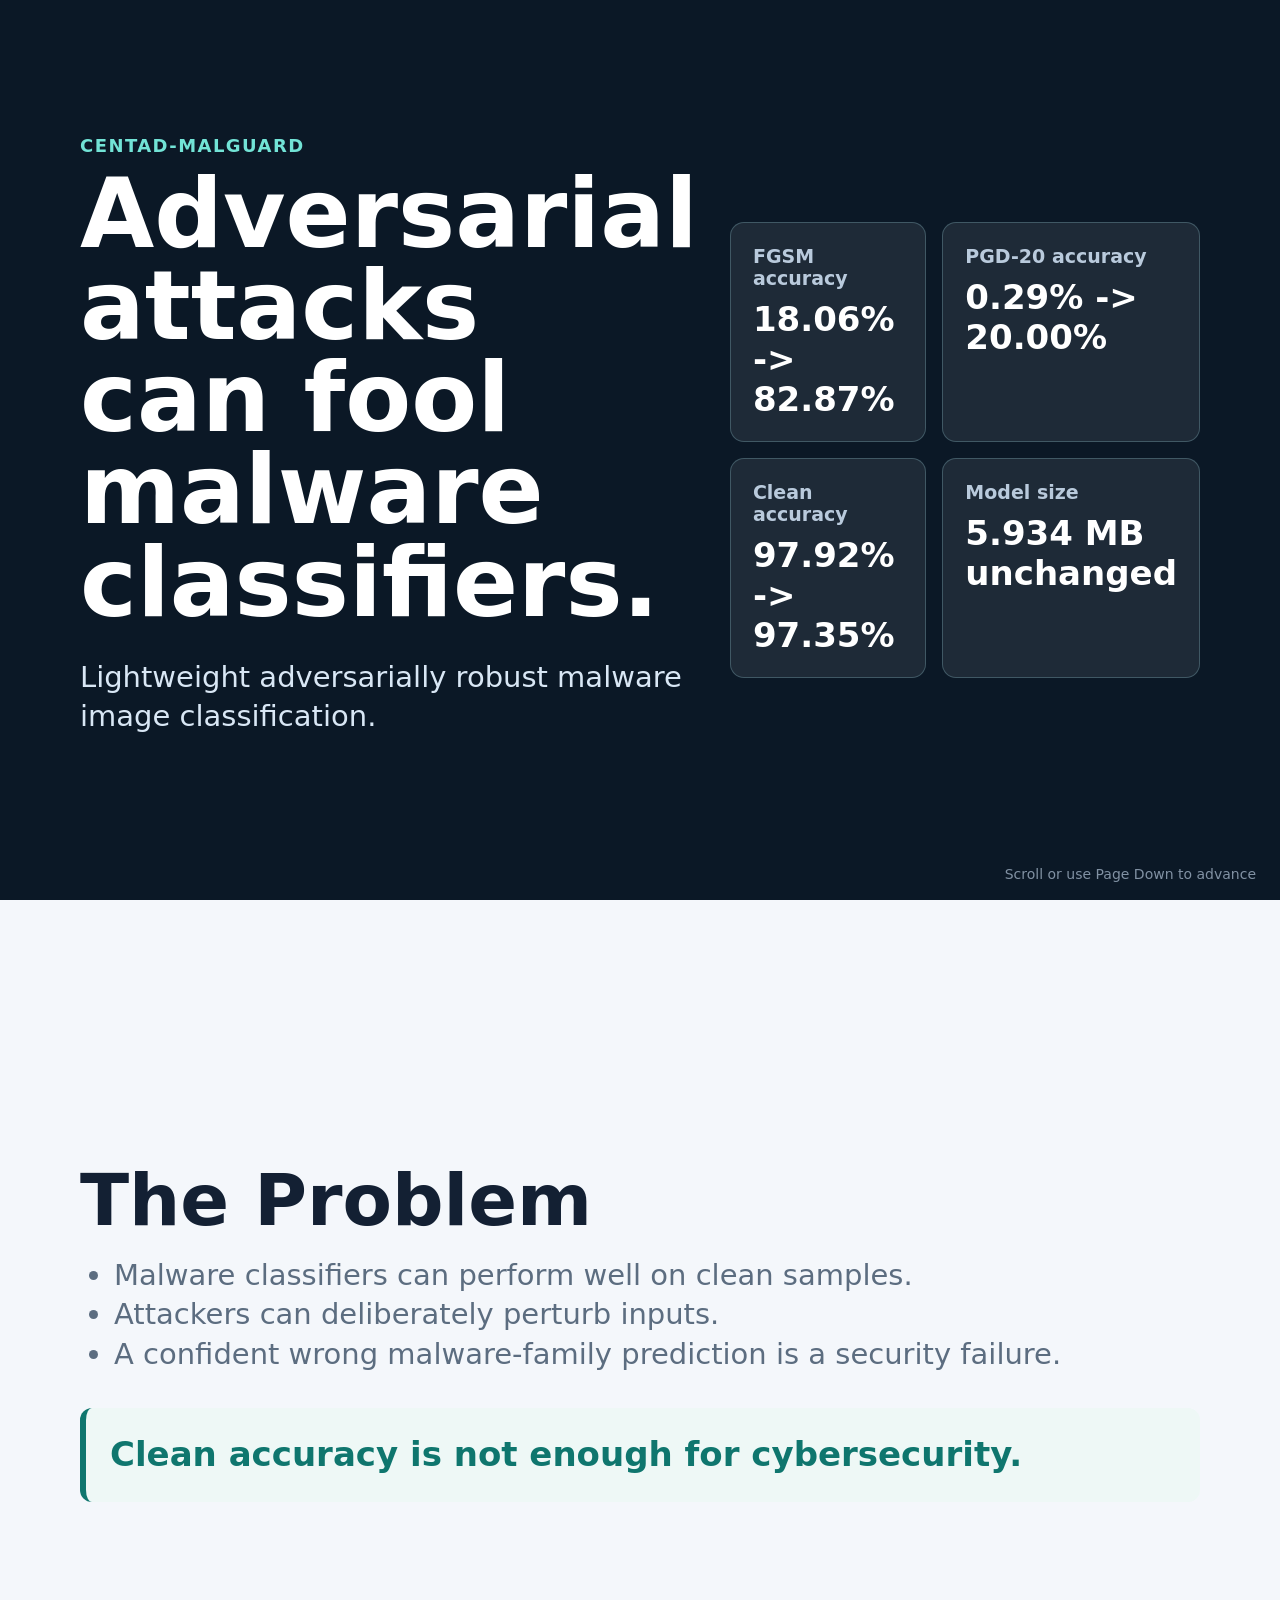
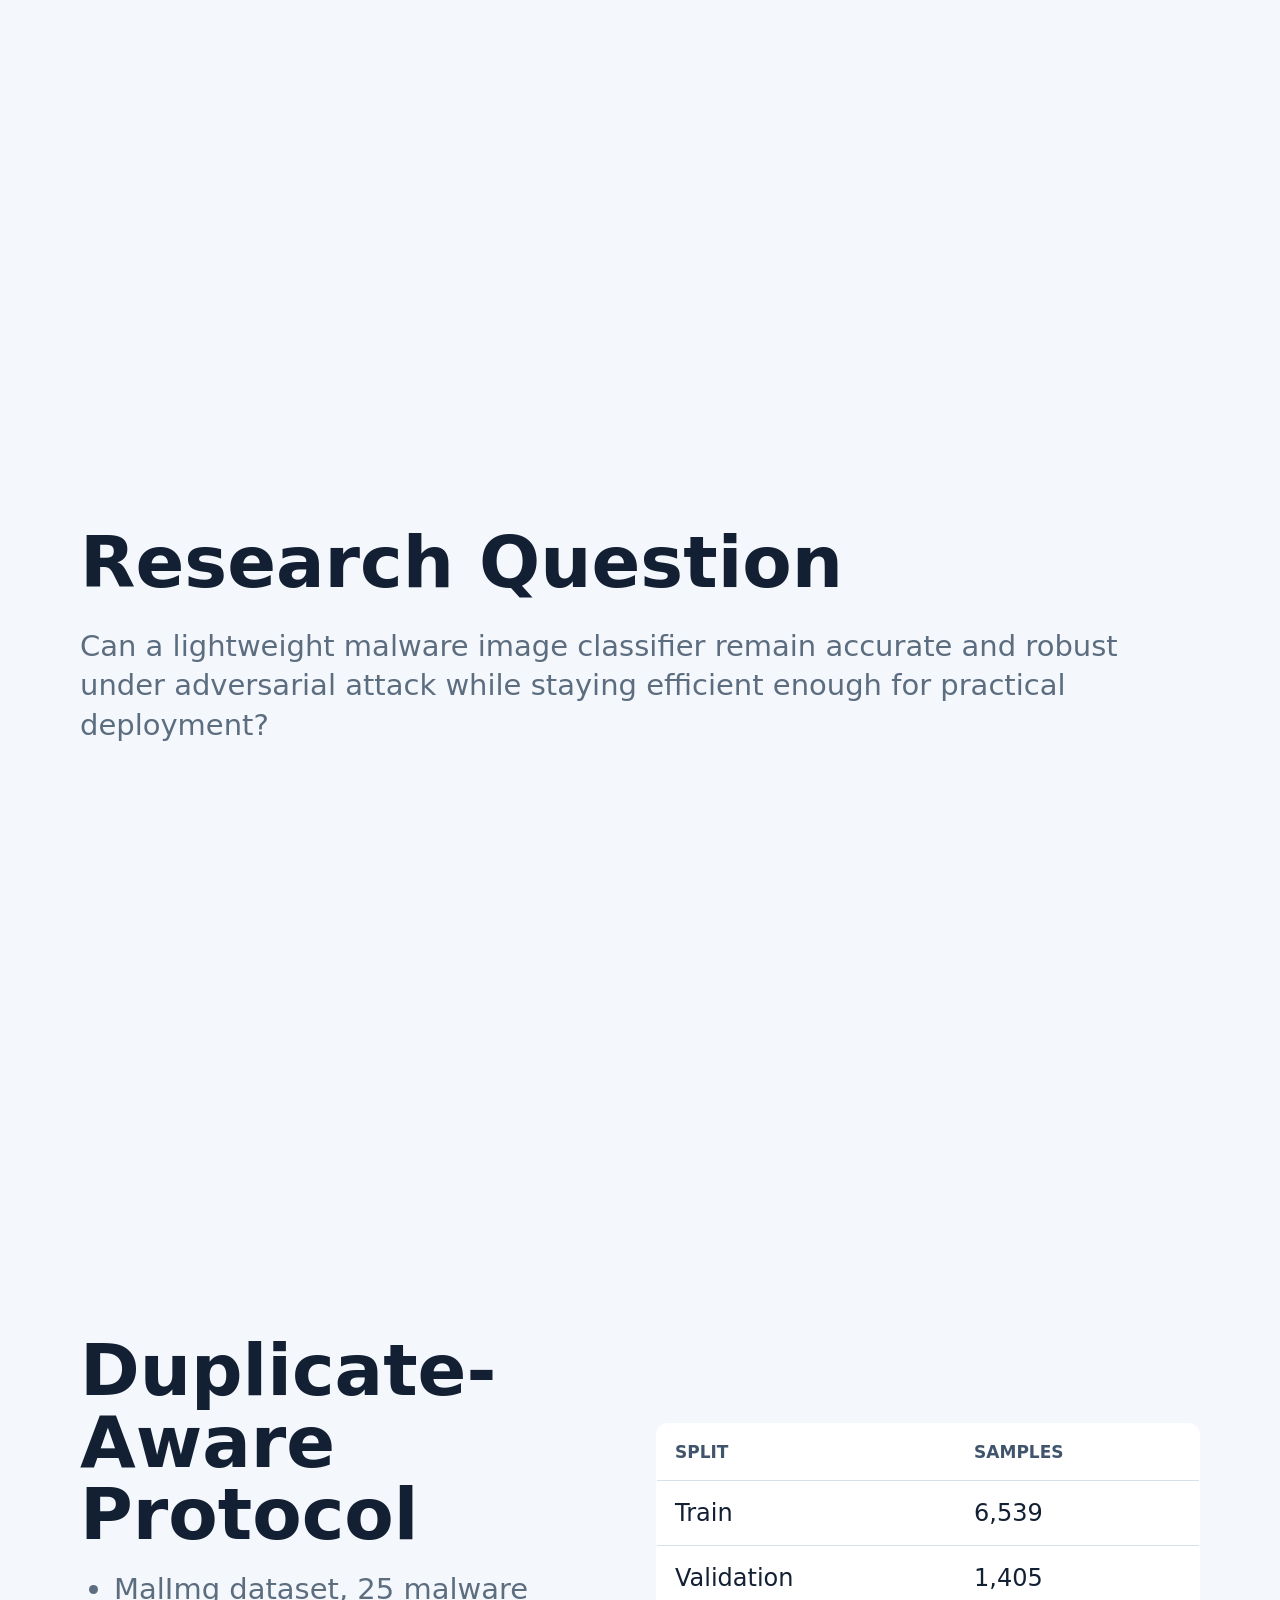
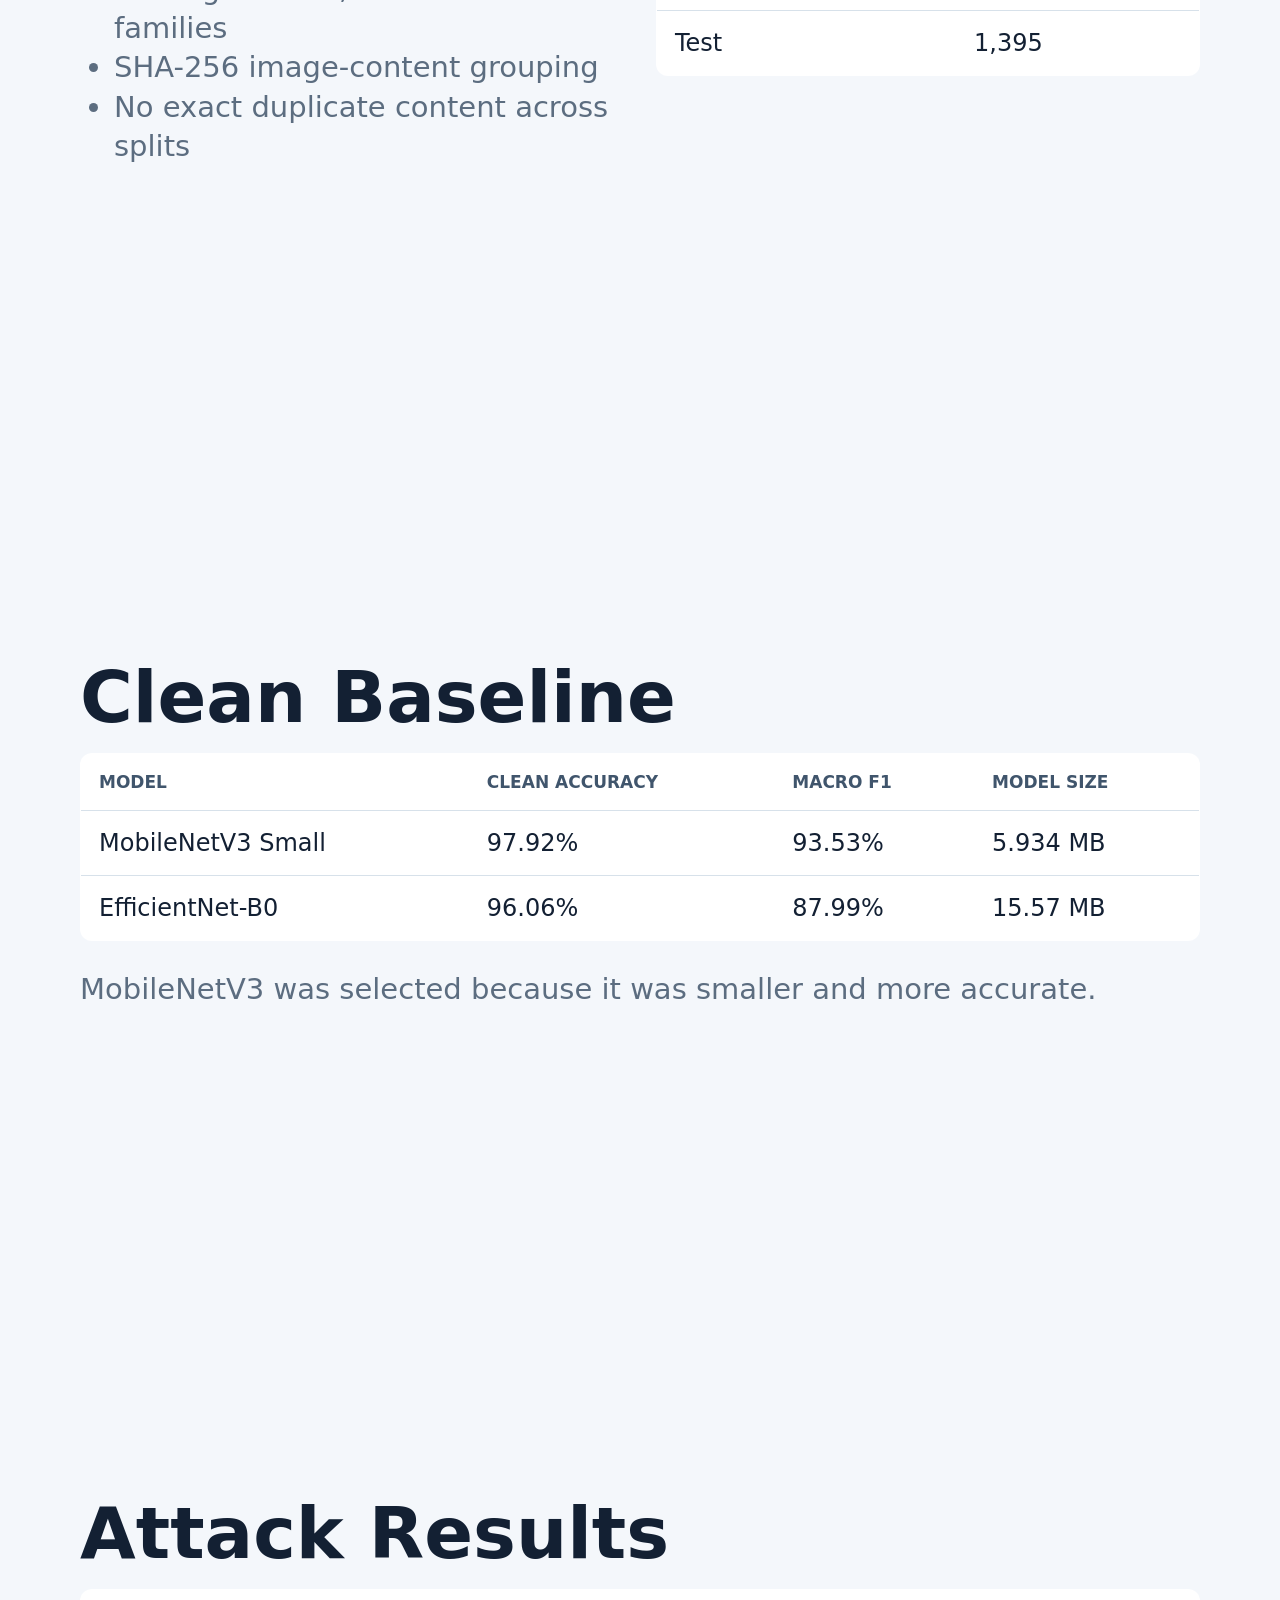
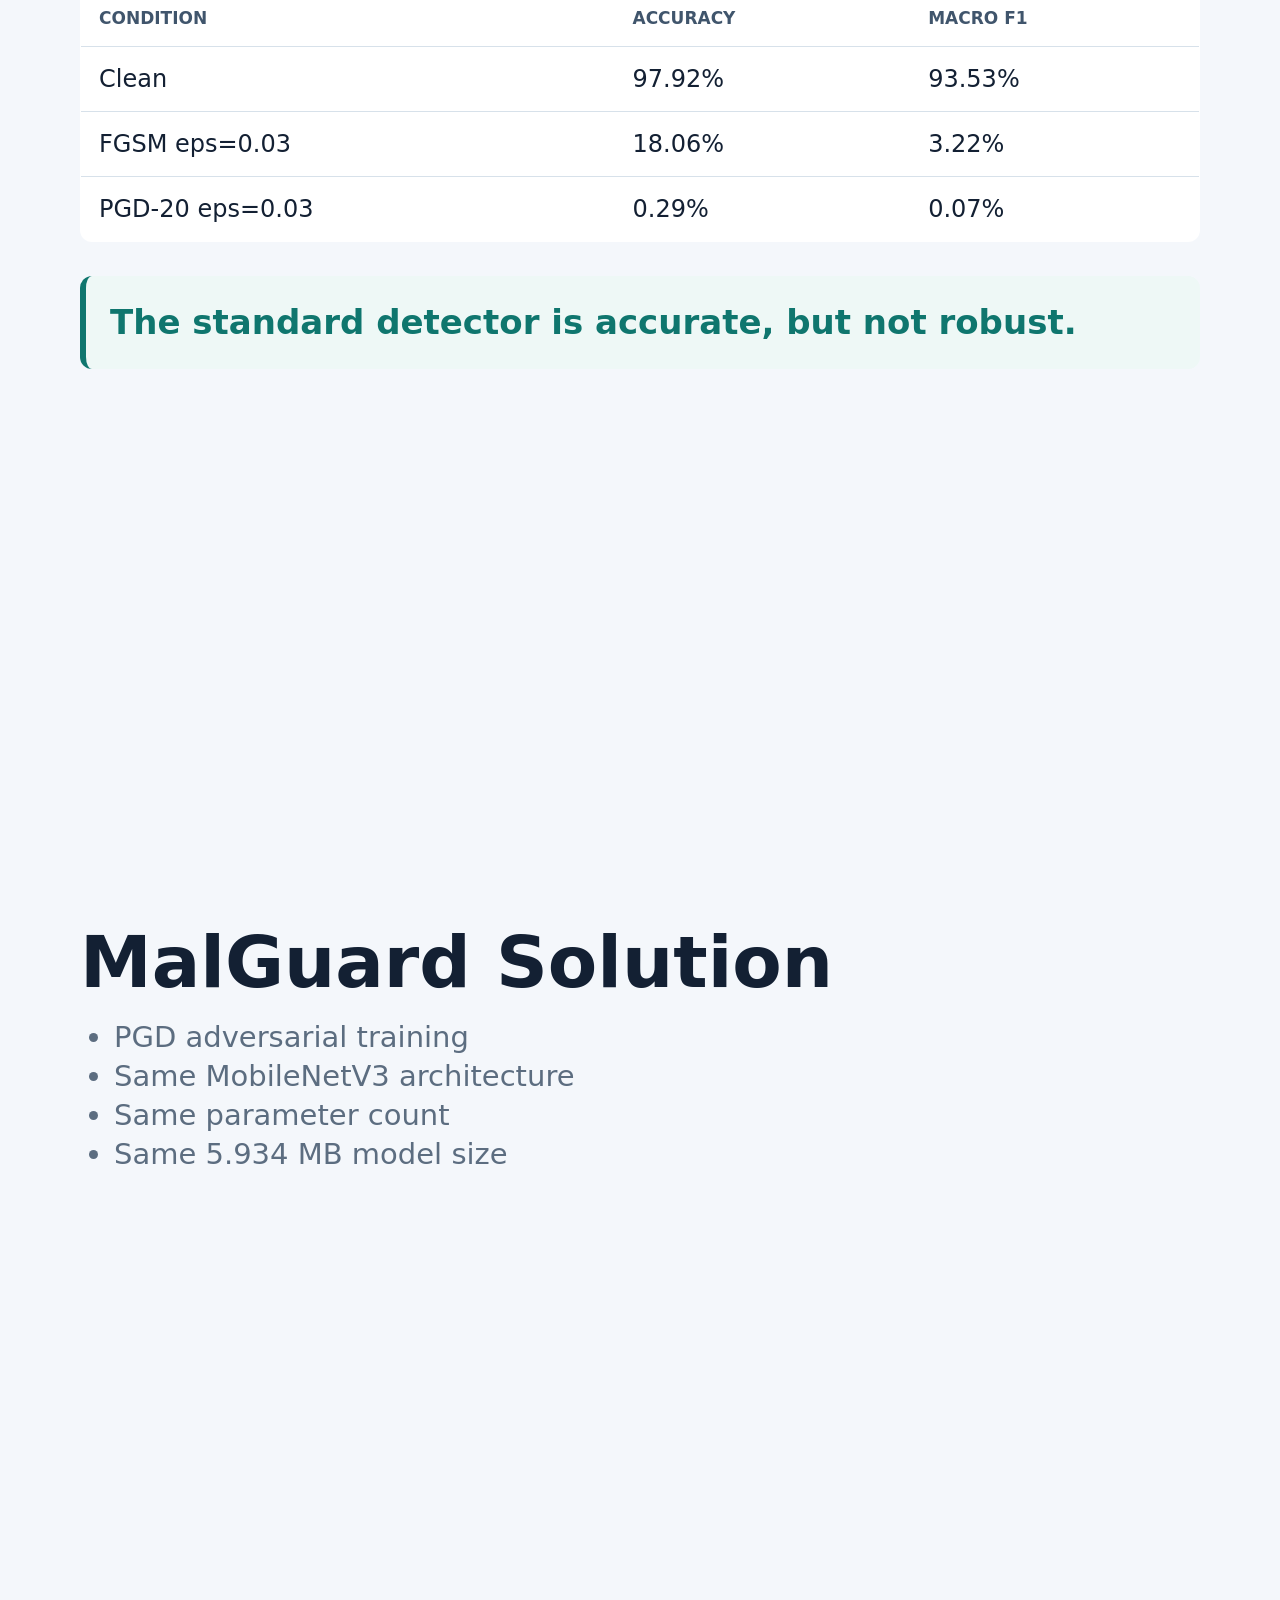
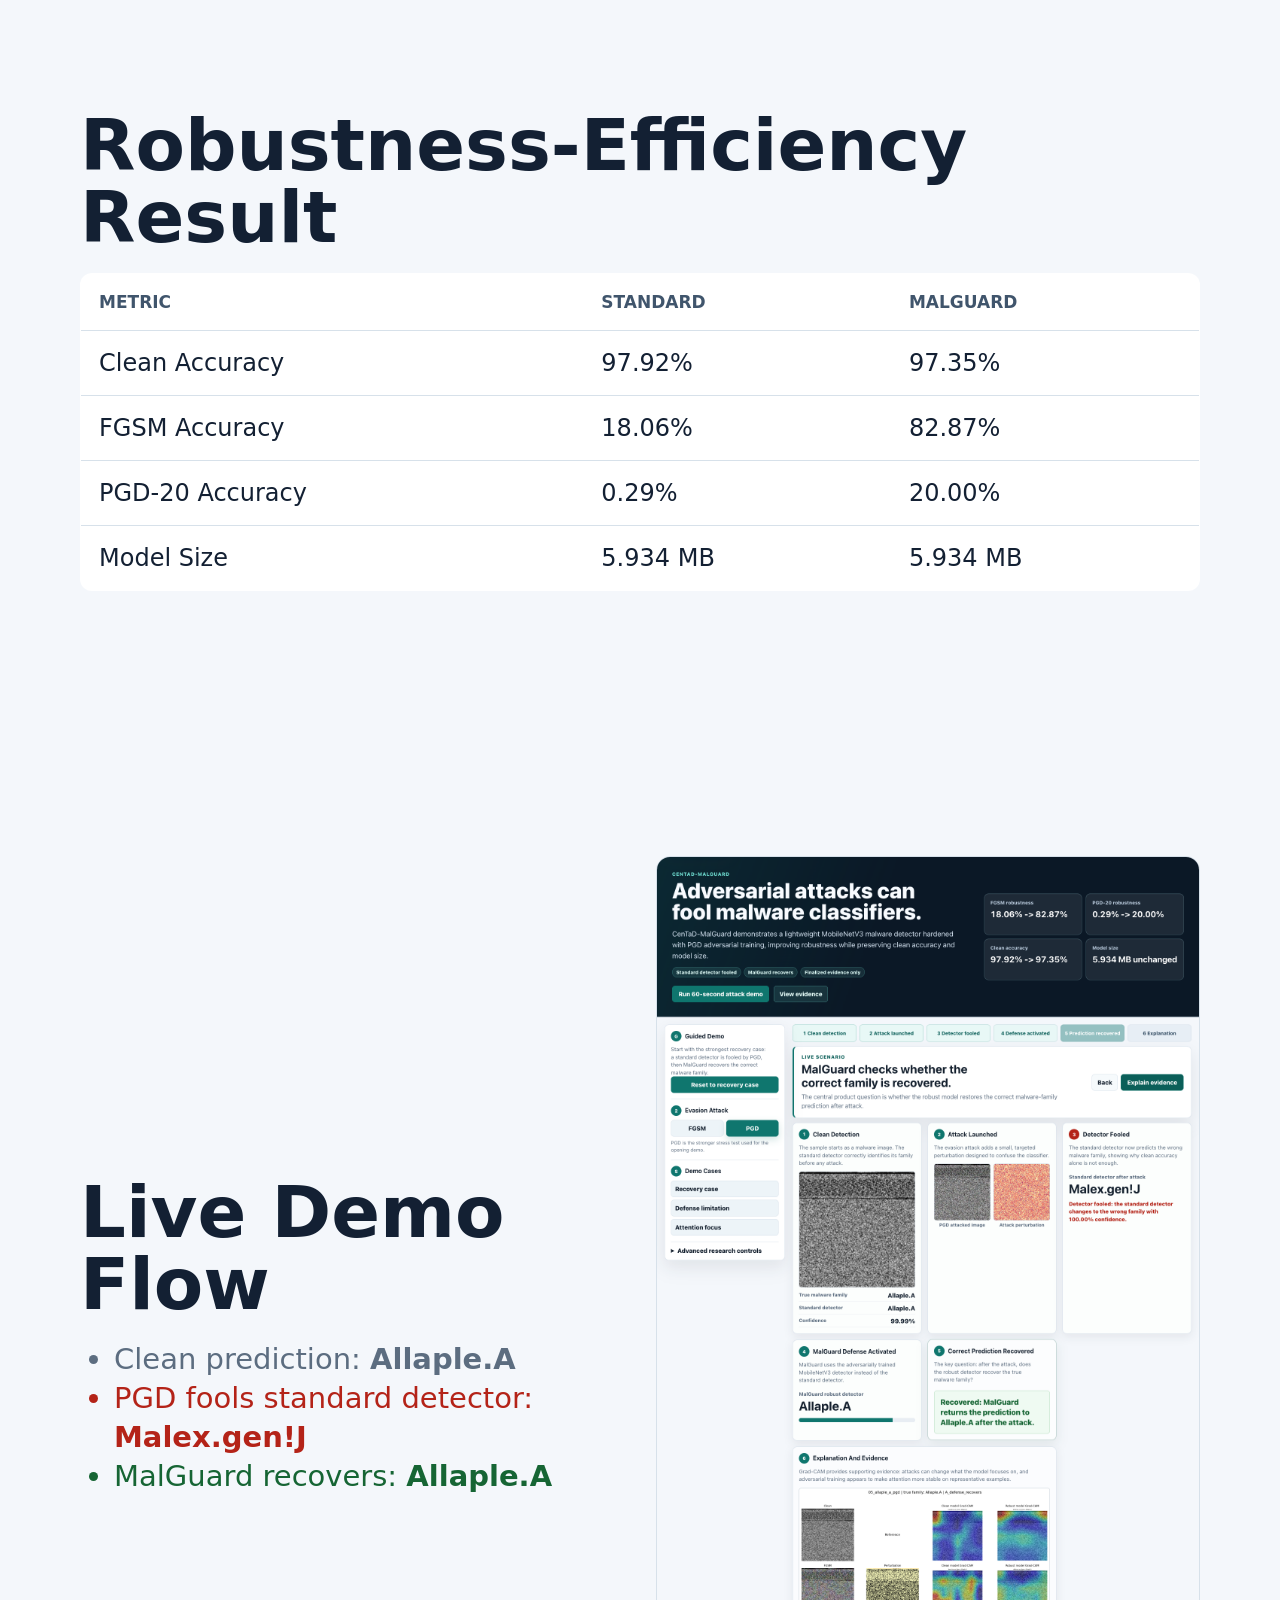
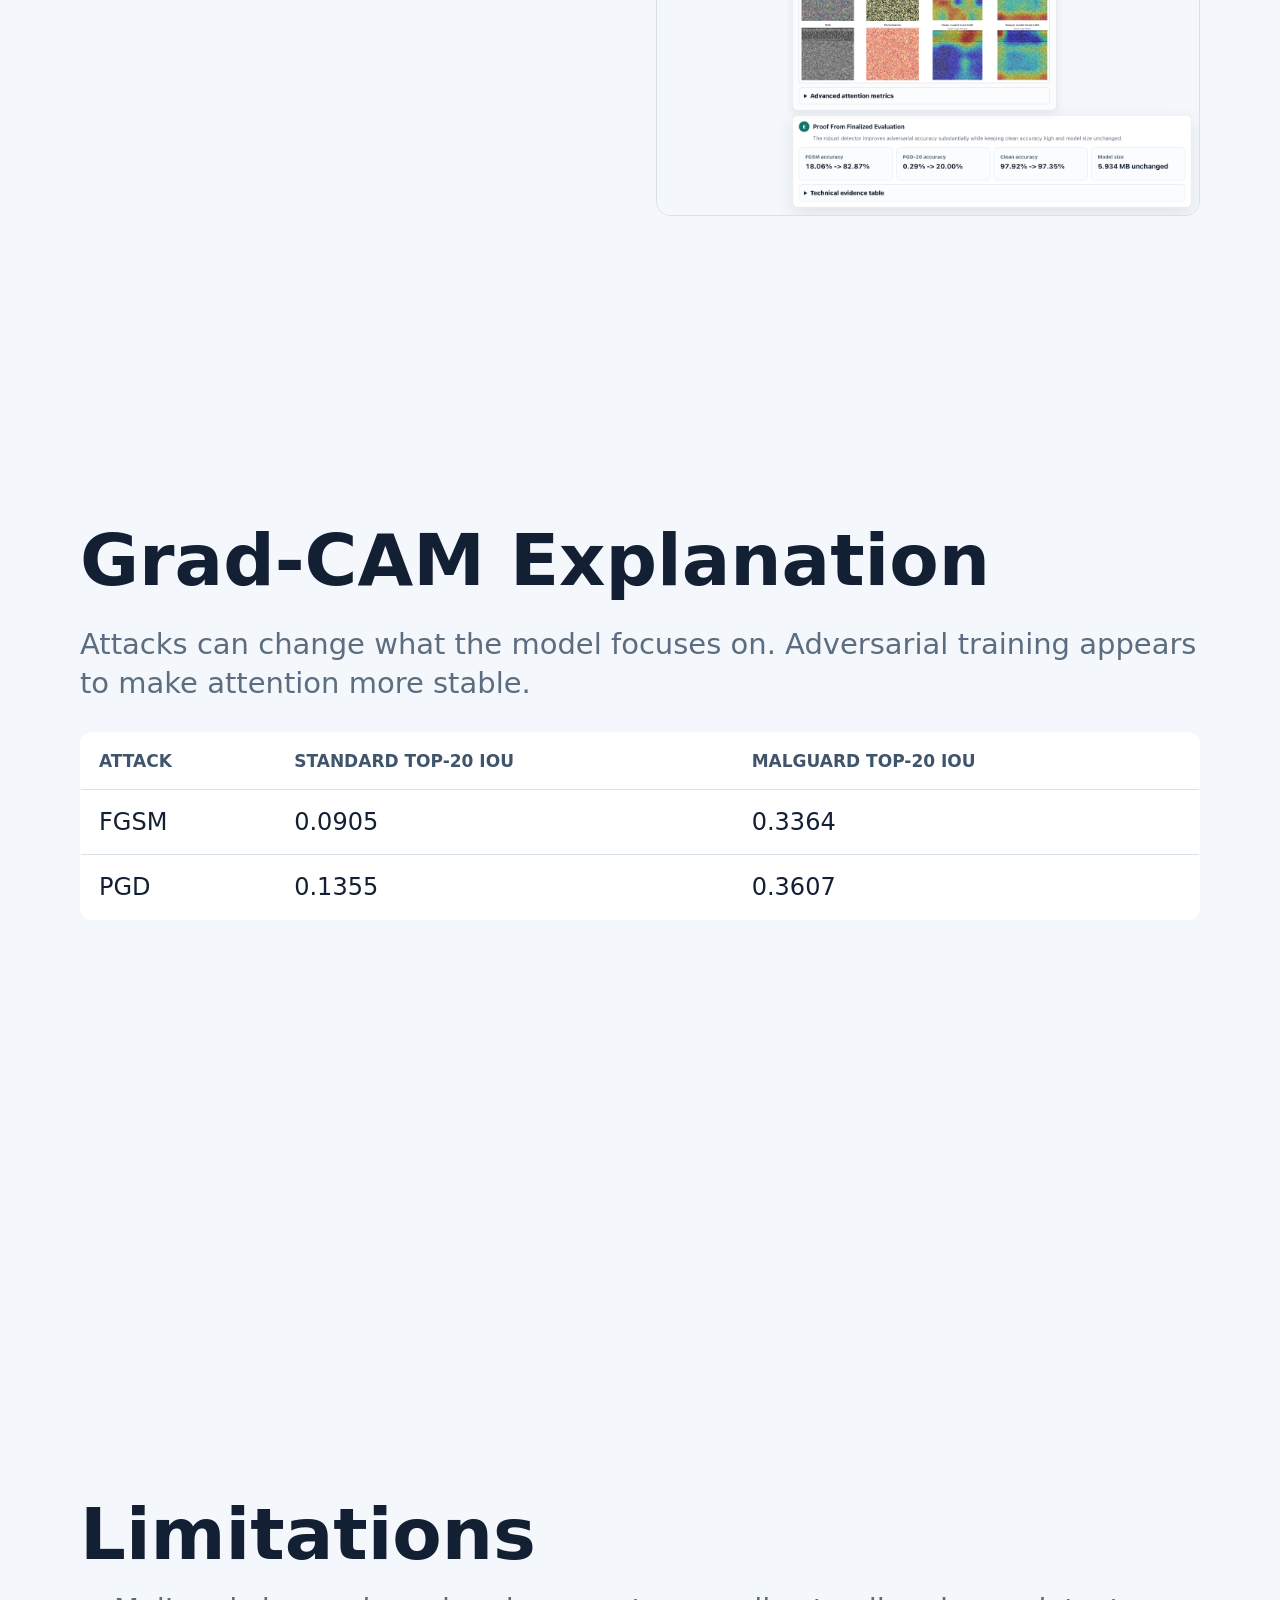
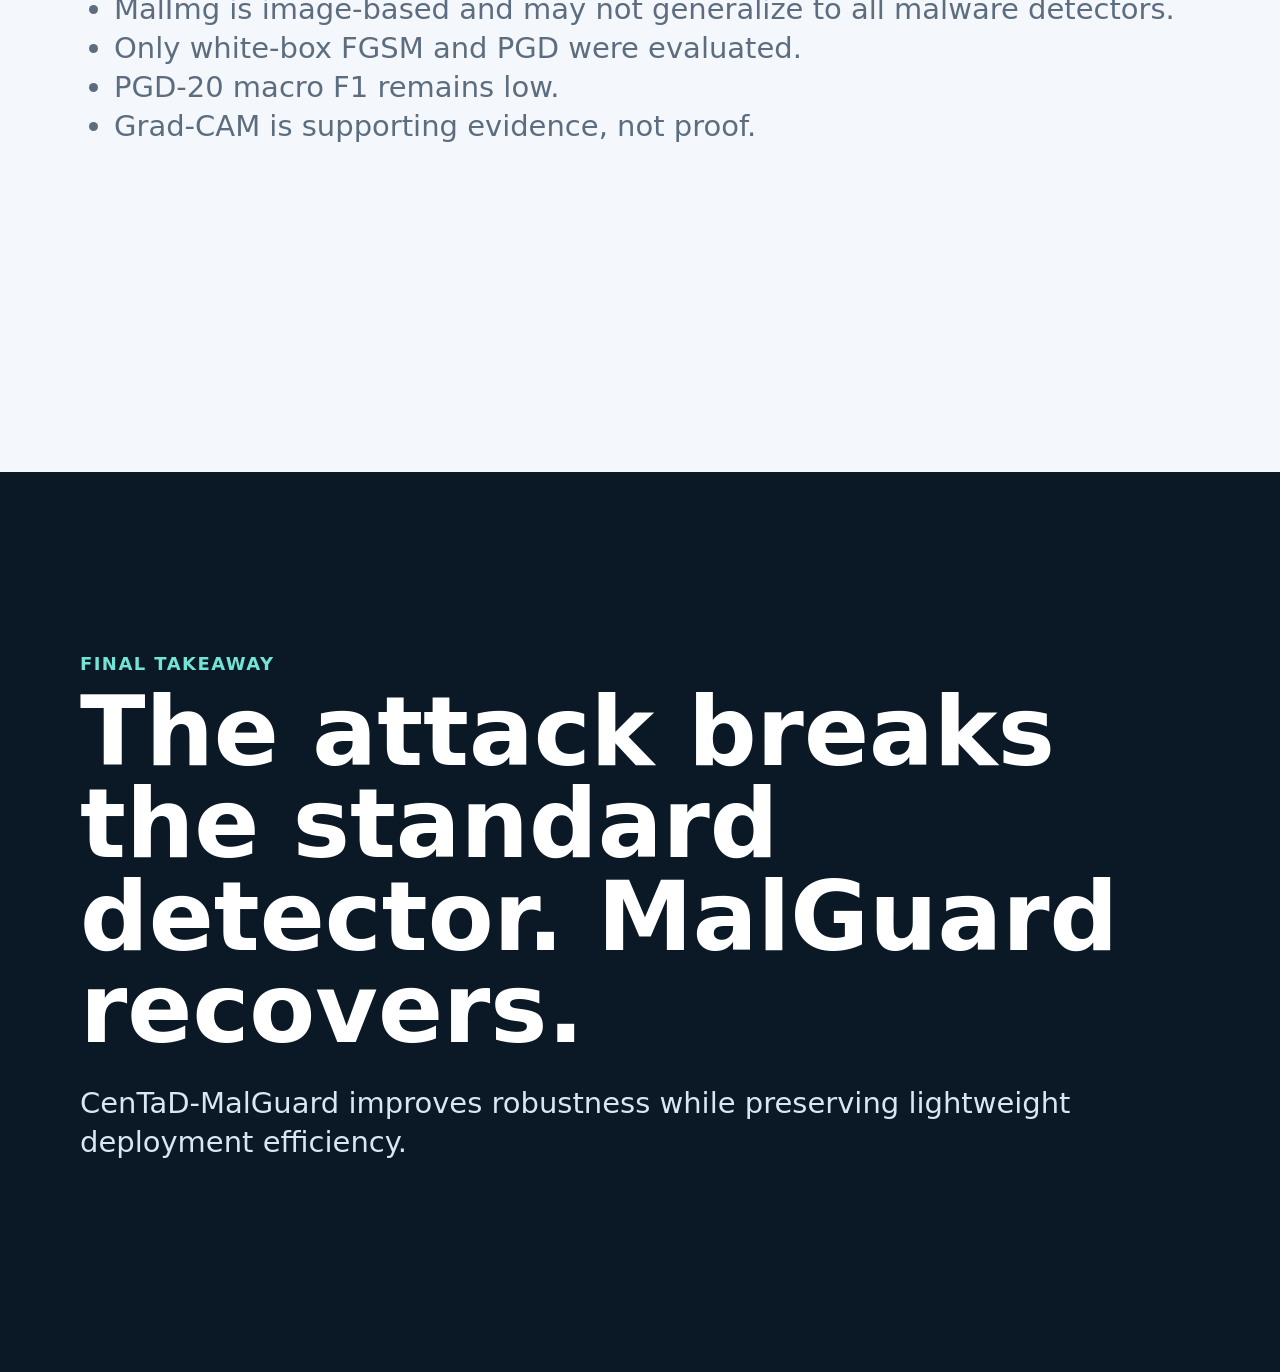
==== presentations/final_slide_deck.html @ 7f429139 "Finalize CenTaD-MalGuard submission package" ====
<!doctype html>
<html lang="en">
  <head>
    <meta charset="utf-8" />
    <meta name="viewport" content="width=device-width, initial-scale=1" />
    <title>CenTaD-MalGuard Final Slide Deck</title>
    <style>
      :root {
        --ink: #132033;
        --muted: #5c6d80;
        --line: #d7e1ea;
        --hero: #0b1826;
        --accent: #0f766e;
        --danger: #b42318;
        --ok: #166534;
        --bg: #f4f7fb;
      }
      * { box-sizing: border-box; }
      html { scroll-snap-type: y mandatory; }
      body {
        margin: 0;
        background: var(--bg);
        color: var(--ink);
        font-family: Inter, ui-sans-serif, system-ui, -apple-system, BlinkMacSystemFont, "Segoe UI", sans-serif;
        -webkit-font-smoothing: antialiased;
      }
      .slide {
        min-height: 100vh;
        scroll-snap-align: start;
        display: grid;
        grid-template-columns: minmax(0, 1fr);
        align-items: center;
        padding: 56px;
      }
      .slide.dark {
        background: var(--hero);
        color: white;
      }
      .content {
        width: min(1120px, 100%);
        margin: 0 auto;
      }
      .eyebrow {
        margin-bottom: 12px;
        color: #72e3d6;
        font-size: 18px;
        font-weight: 850;
        letter-spacing: 0.08em;
        text-transform: uppercase;
      }
      h1 {
        margin: 0 0 20px;
        font-size: clamp(52px, 8vw, 96px);
        line-height: 0.96;
      }
      h2 {
        margin: 0 0 20px;
        font-size: clamp(42px, 6vw, 72px);
        line-height: 1;
      }
      p, li {
        color: var(--muted);
        font-size: 29px;
        line-height: 1.35;
      }
      .dark p, .dark li { color: #d9e7f5; }
      ul { margin: 0; padding-left: 34px; }
      .two {
        display: grid;
        grid-template-columns: 1fr 1fr;
        gap: 32px;
        align-items: center;
      }
      table {
        width: 100%;
        border-collapse: collapse;
        background: white;
        border: 1px solid var(--line);
        border-radius: 12px;
        overflow: hidden;
        font-size: 24px;
        font-variant-numeric: tabular-nums;
      }
      th, td {
        padding: 18px;
        border-bottom: 1px solid var(--line);
        text-align: left;
      }
      th {
        color: #40556c;
        font-size: 17px;
        text-transform: uppercase;
      }
      .metric-grid {
        display: grid;
        grid-template-columns: repeat(2, 1fr);
        gap: 16px;
      }
      .metric {
        padding: 22px;
        border: 1px solid rgba(153, 209, 218, 0.28);
        border-radius: 14px;
        background: rgba(255, 255, 255, 0.08);
      }
      .metric span {
        display: block;
        color: #b9cadc;
        font-size: 19px;
        font-weight: 800;
      }
      .metric strong {
        display: block;
        margin-top: 10px;
        color: white;
        font-size: 34px;
        font-variant-numeric: tabular-nums;
      }
      .callout {
        padding: 24px;
        border-left: 6px solid var(--accent);
        border-radius: 12px;
        background: #eef8f6;
        color: var(--accent);
        font-size: 34px;
        font-weight: 850;
      }
      .danger { color: var(--danger); }
      .ok { color: var(--ok); }
      img {
        display: block;
        width: 100%;
        border: 1px solid var(--line);
        border-radius: 14px;
      }
      .footer {
        position: fixed;
        right: 24px;
        bottom: 18px;
        color: #8191a3;
        font-size: 14px;
      }
      @media (max-width: 900px) {
        .slide { padding: 28px; }
        .two { grid-template-columns: 1fr; }
        p, li { font-size: 22px; }
        table { font-size: 17px; }
        th, td { padding: 10px; }
      }
      @media print {
        html { scroll-snap-type: none; }
        .slide { min-height: auto; page-break-after: always; }
        .footer { display: none; }
      }
    </style>
  </head>
  <body>
    <section class="slide dark">
      <div class="content two">
        <div>
          <div class="eyebrow">CenTaD-MalGuard</div>
          <h1>Adversarial attacks can fool malware classifiers.</h1>
          <p>Lightweight adversarially robust malware image classification.</p>
        </div>
        <div class="metric-grid">
          <div class="metric"><span>FGSM accuracy</span><strong>18.06% -> 82.87%</strong></div>
          <div class="metric"><span>PGD-20 accuracy</span><strong>0.29% -> 20.00%</strong></div>
          <div class="metric"><span>Clean accuracy</span><strong>97.92% -> 97.35%</strong></div>
          <div class="metric"><span>Model size</span><strong>5.934 MB unchanged</strong></div>
        </div>
      </div>
    </section>

    <section class="slide">
      <div class="content">
        <h2>The Problem</h2>
        <ul>
          <li>Malware classifiers can perform well on clean samples.</li>
          <li>Attackers can deliberately perturb inputs.</li>
          <li>A confident wrong malware-family prediction is a security failure.</li>
        </ul>
        <p class="callout">Clean accuracy is not enough for cybersecurity.</p>
      </div>
    </section>

    <section class="slide">
      <div class="content">
        <h2>Research Question</h2>
        <p>Can a lightweight malware image classifier remain accurate and robust under adversarial attack while staying efficient enough for practical deployment?</p>
      </div>
    </section>

    <section class="slide">
      <div class="content two">
        <div>
          <h2>Duplicate-Aware Protocol</h2>
          <ul>
            <li>MalImg dataset, 25 malware families</li>
            <li>SHA-256 image-content grouping</li>
            <li>No exact duplicate content across splits</li>
          </ul>
        </div>
        <table>
          <tr><th>Split</th><th>Samples</th></tr>
          <tr><td>Train</td><td>6,539</td></tr>
          <tr><td>Validation</td><td>1,405</td></tr>
          <tr><td>Test</td><td>1,395</td></tr>
        </table>
      </div>
    </section>

    <section class="slide">
      <div class="content">
        <h2>Clean Baseline</h2>
        <table>
          <tr><th>Model</th><th>Clean Accuracy</th><th>Macro F1</th><th>Model Size</th></tr>
          <tr><td>MobileNetV3 Small</td><td>97.92%</td><td>93.53%</td><td>5.934 MB</td></tr>
          <tr><td>EfficientNet-B0</td><td>96.06%</td><td>87.99%</td><td>15.57 MB</td></tr>
        </table>
        <p>MobileNetV3 was selected because it was smaller and more accurate.</p>
      </div>
    </section>

    <section class="slide">
      <div class="content">
        <h2>Attack Results</h2>
        <table>
          <tr><th>Condition</th><th>Accuracy</th><th>Macro F1</th></tr>
          <tr><td>Clean</td><td>97.92%</td><td>93.53%</td></tr>
          <tr><td>FGSM eps=0.03</td><td>18.06%</td><td>3.22%</td></tr>
          <tr><td>PGD-20 eps=0.03</td><td>0.29%</td><td>0.07%</td></tr>
        </table>
        <p class="callout">The standard detector is accurate, but not robust.</p>
      </div>
    </section>

    <section class="slide">
      <div class="content">
        <h2>MalGuard Solution</h2>
        <ul>
          <li>PGD adversarial training</li>
          <li>Same MobileNetV3 architecture</li>
          <li>Same parameter count</li>
          <li>Same 5.934 MB model size</li>
        </ul>
      </div>
    </section>

    <section class="slide">
      <div class="content">
        <h2>Robustness-Efficiency Result</h2>
        <table>
          <tr><th>Metric</th><th>Standard</th><th>MalGuard</th></tr>
          <tr><td>Clean Accuracy</td><td>97.92%</td><td>97.35%</td></tr>
          <tr><td>FGSM Accuracy</td><td>18.06%</td><td>82.87%</td></tr>
          <tr><td>PGD-20 Accuracy</td><td>0.29%</td><td>20.00%</td></tr>
          <tr><td>Model Size</td><td>5.934 MB</td><td>5.934 MB</td></tr>
        </table>
      </div>
    </section>

    <section class="slide">
      <div class="content two">
        <div>
          <h2>Live Demo Flow</h2>
          <ul>
            <li>Clean prediction: <strong>Allaple.A</strong></li>
            <li class="danger">PGD fools standard detector: <strong>Malex.gen!J</strong></li>
            <li class="ok">MalGuard recovers: <strong>Allaple.A</strong></li>
          </ul>
        </div>
        <img src="../reports/demo_previews/centad-malguard-final-recovery-stage.png" alt="CenTaD-MalGuard recovery stage" />
      </div>
    </section>

    <section class="slide">
      <div class="content">
        <h2>Grad-CAM Explanation</h2>
        <p>Attacks can change what the model focuses on. Adversarial training appears to make attention more stable.</p>
        <table>
          <tr><th>Attack</th><th>Standard Top-20 IoU</th><th>MalGuard Top-20 IoU</th></tr>
          <tr><td>FGSM</td><td>0.0905</td><td>0.3364</td></tr>
          <tr><td>PGD</td><td>0.1355</td><td>0.3607</td></tr>
        </table>
      </div>
    </section>

    <section class="slide">
      <div class="content">
        <h2>Limitations</h2>
        <ul>
          <li>MalImg is image-based and may not generalize to all malware detectors.</li>
          <li>Only white-box FGSM and PGD were evaluated.</li>
          <li>PGD-20 macro F1 remains low.</li>
          <li>Grad-CAM is supporting evidence, not proof.</li>
        </ul>
      </div>
    </section>

    <section class="slide dark">
      <div class="content">
        <div class="eyebrow">Final Takeaway</div>
        <h1>The attack breaks the standard detector. MalGuard recovers.</h1>
        <p>CenTaD-MalGuard improves robustness while preserving lightweight deployment efficiency.</p>
      </div>
    </section>

    <div class="footer">Scroll or use Page Down to advance</div>
  </body>
</html>
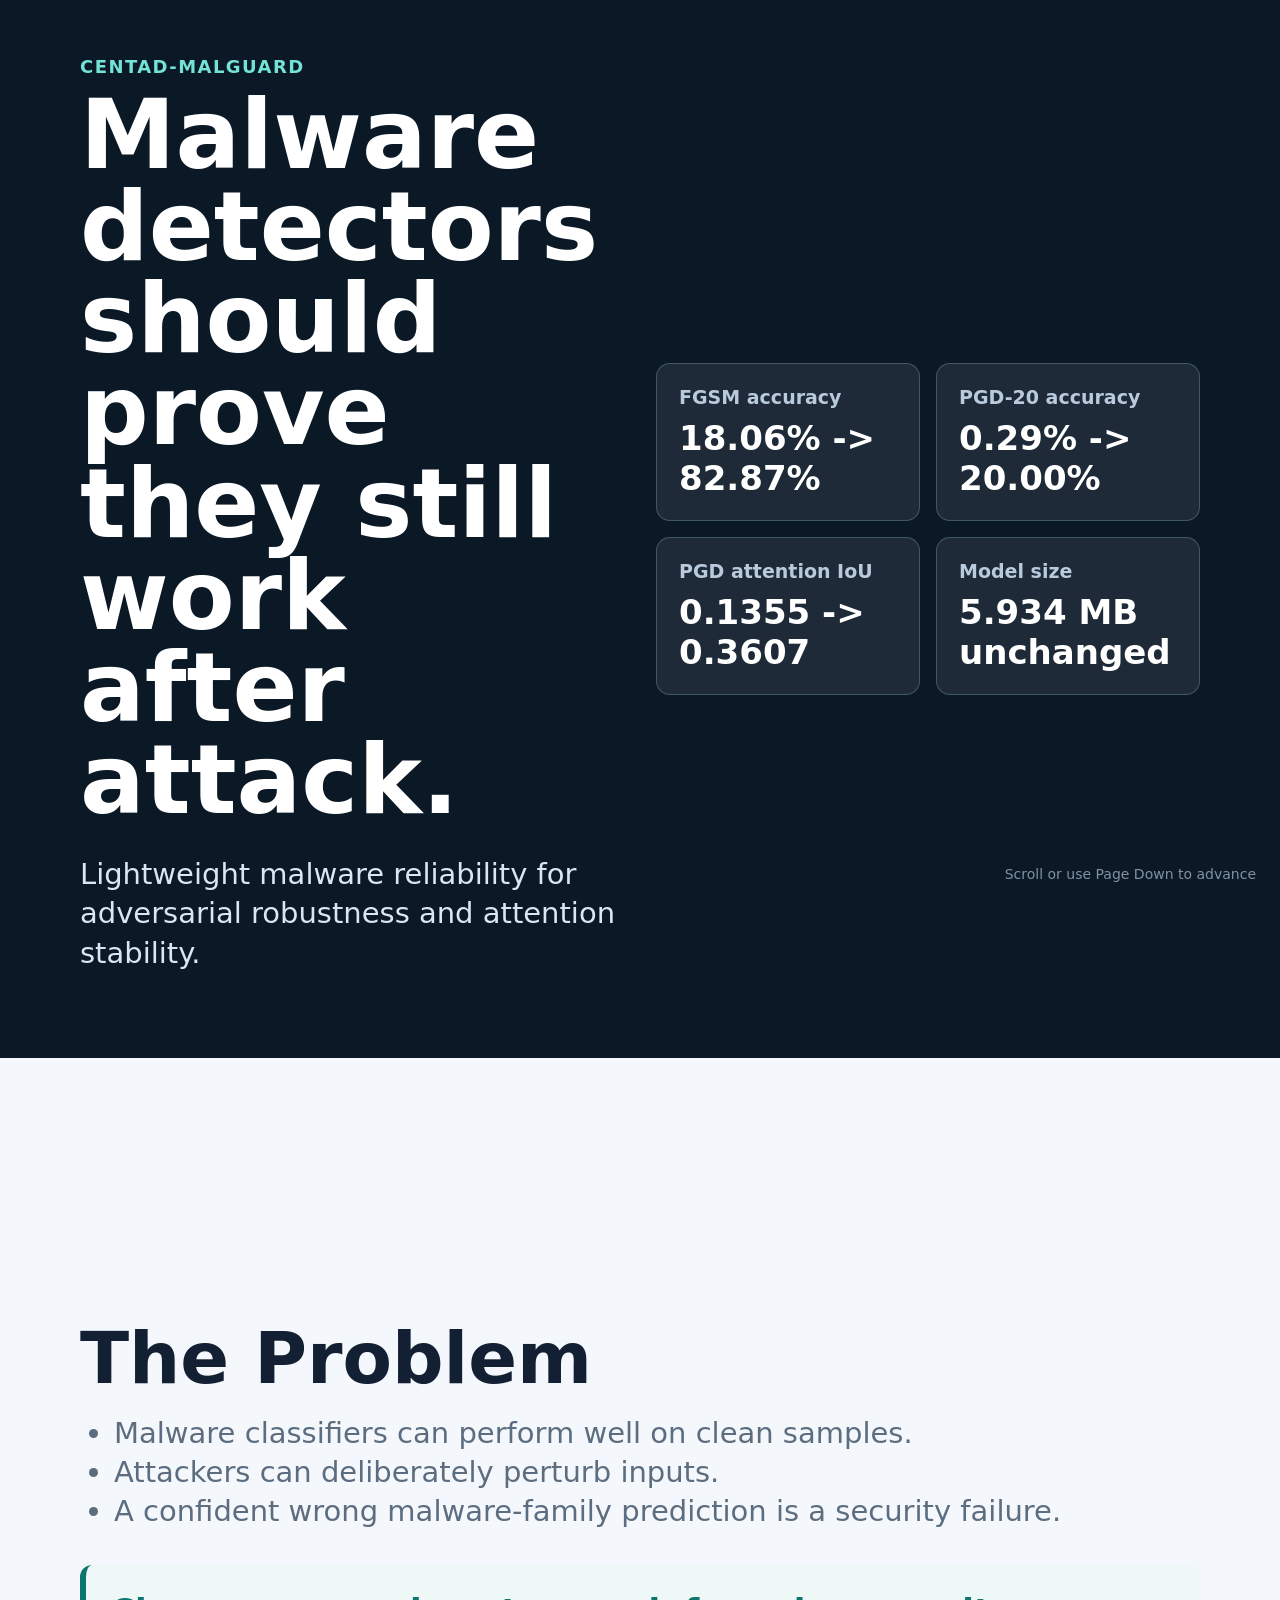
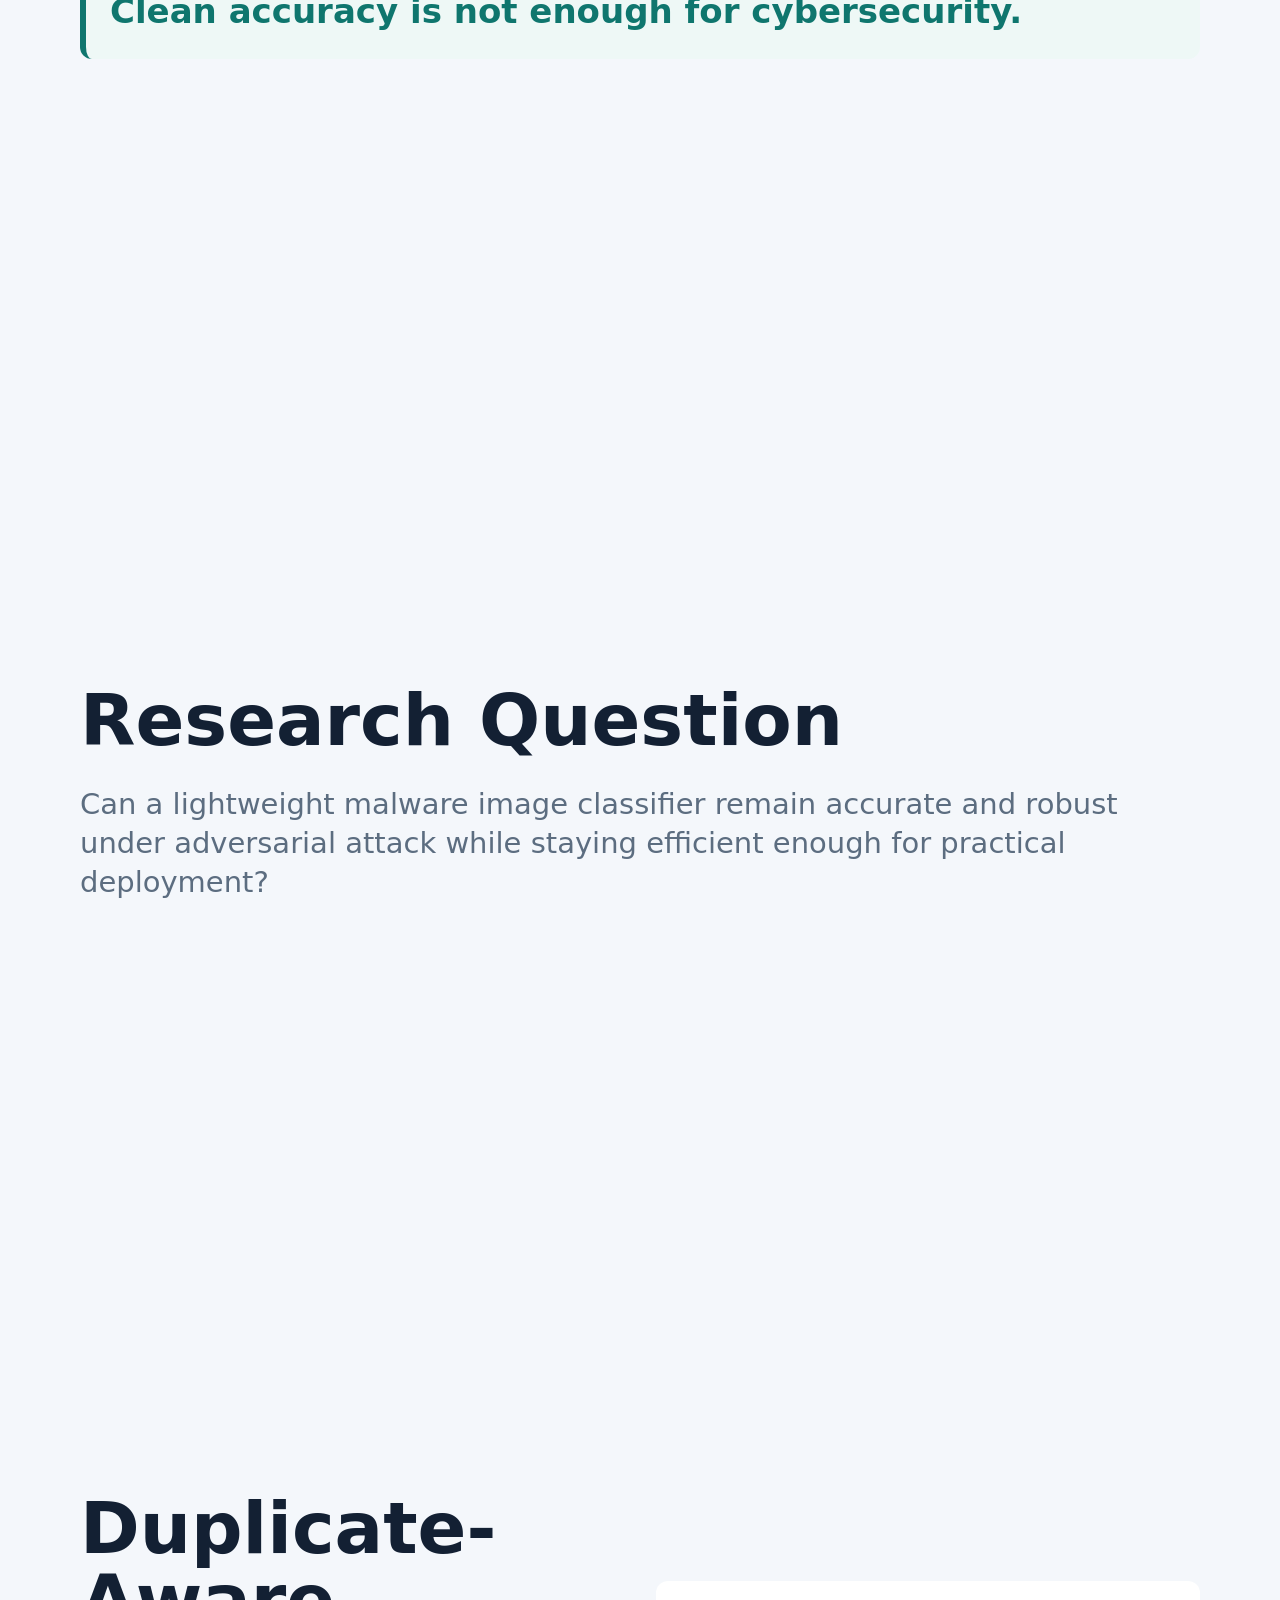
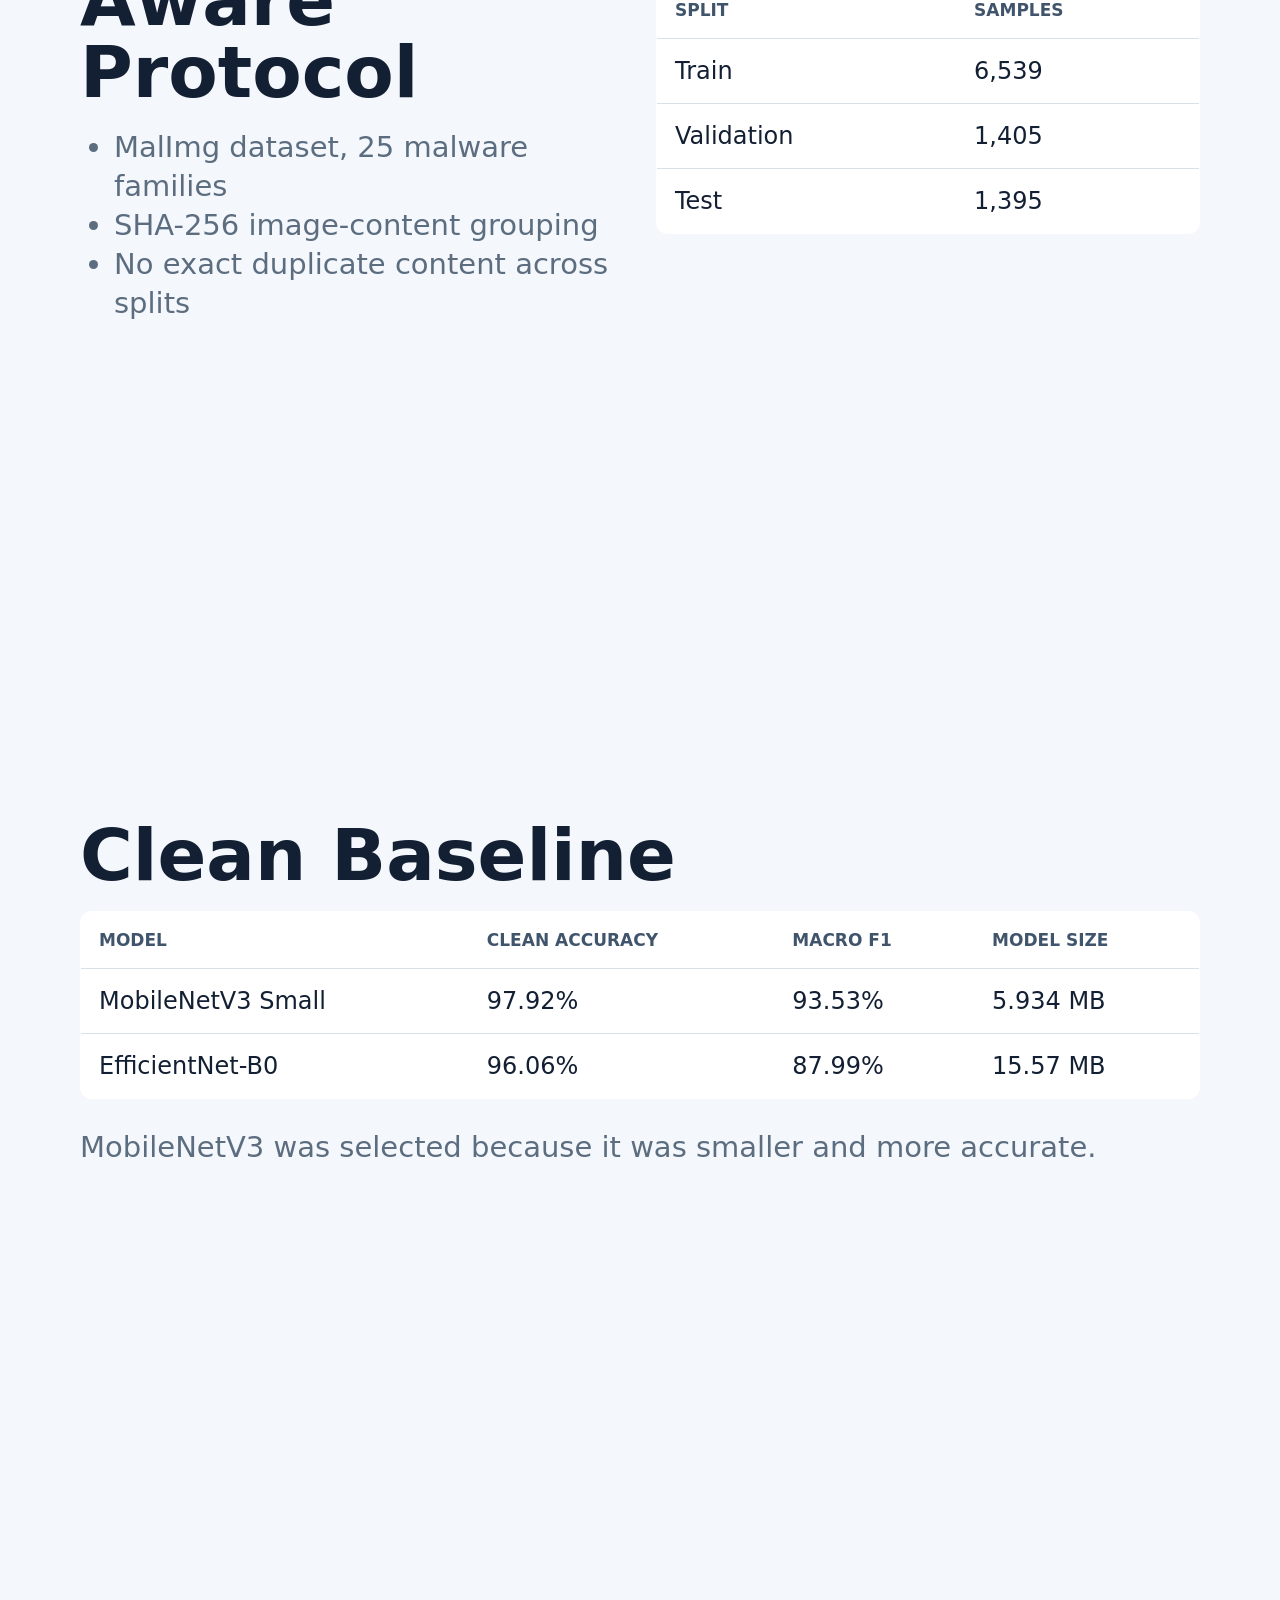
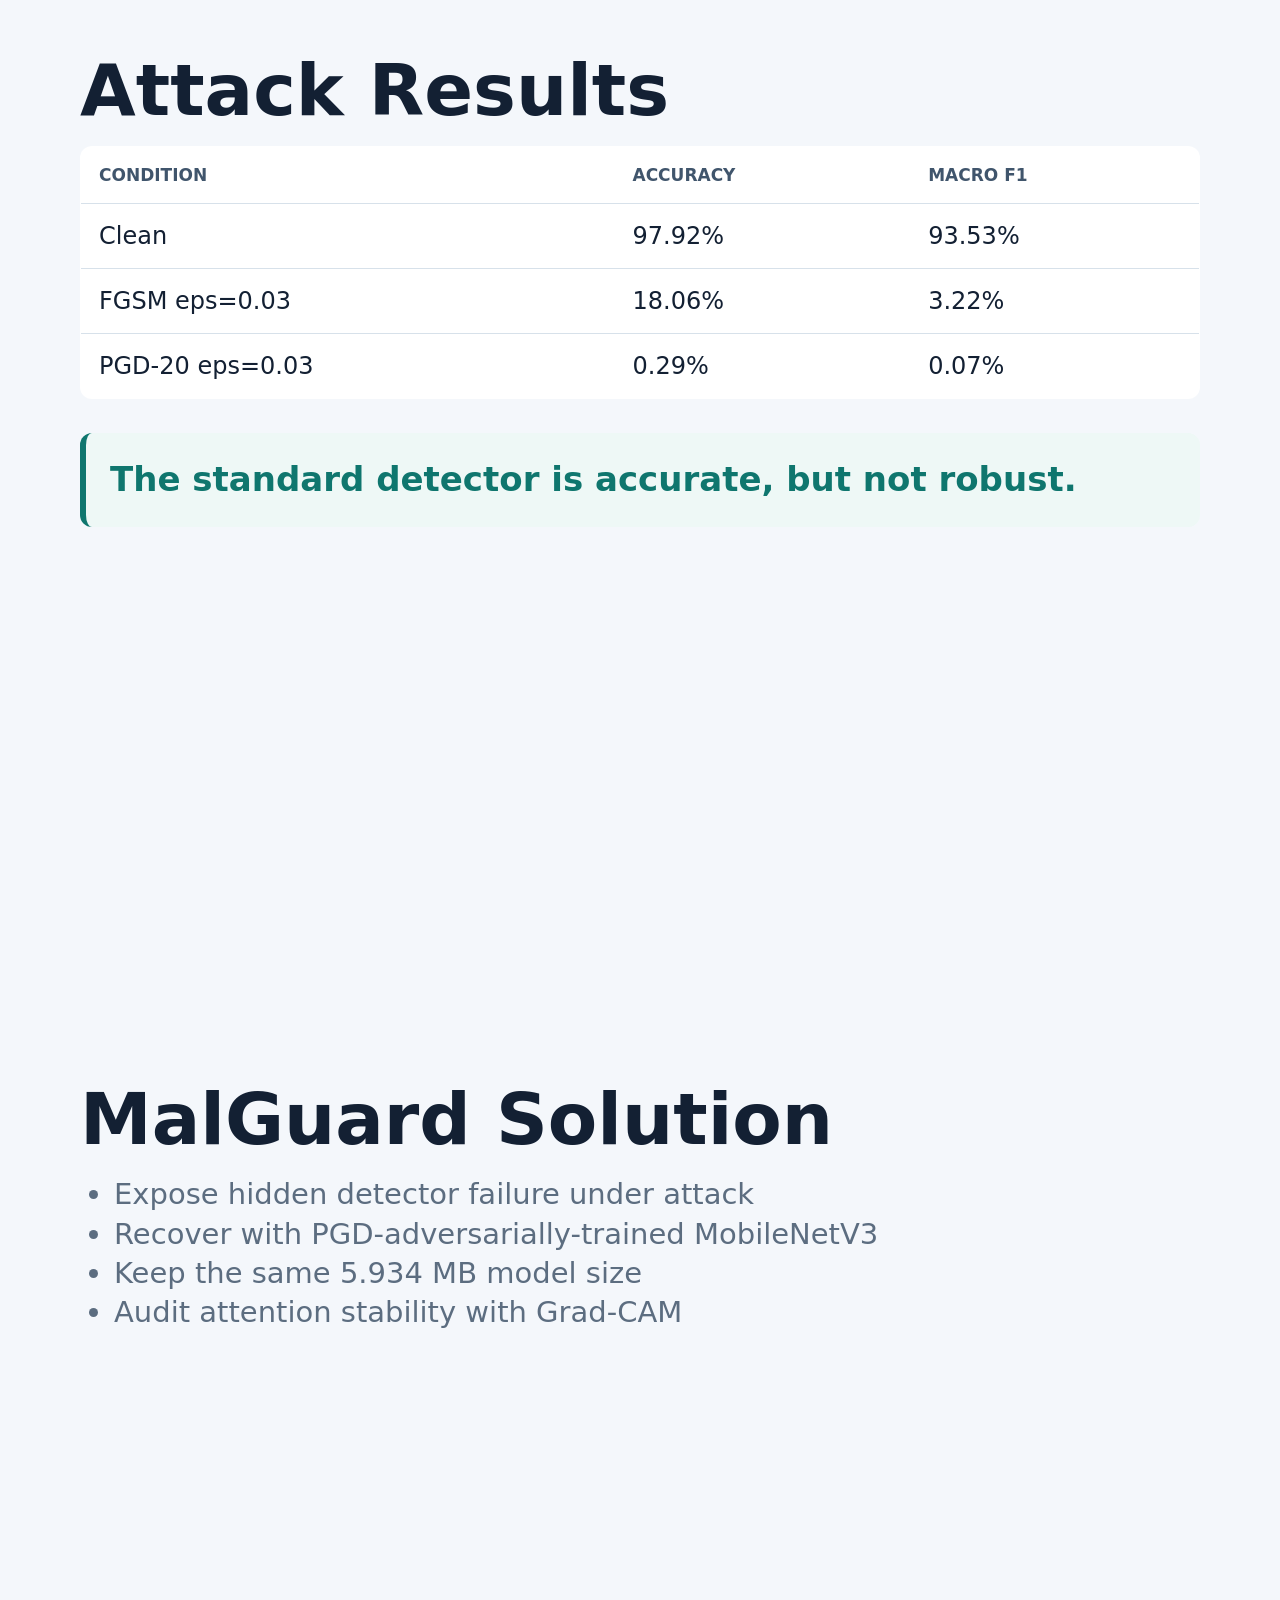
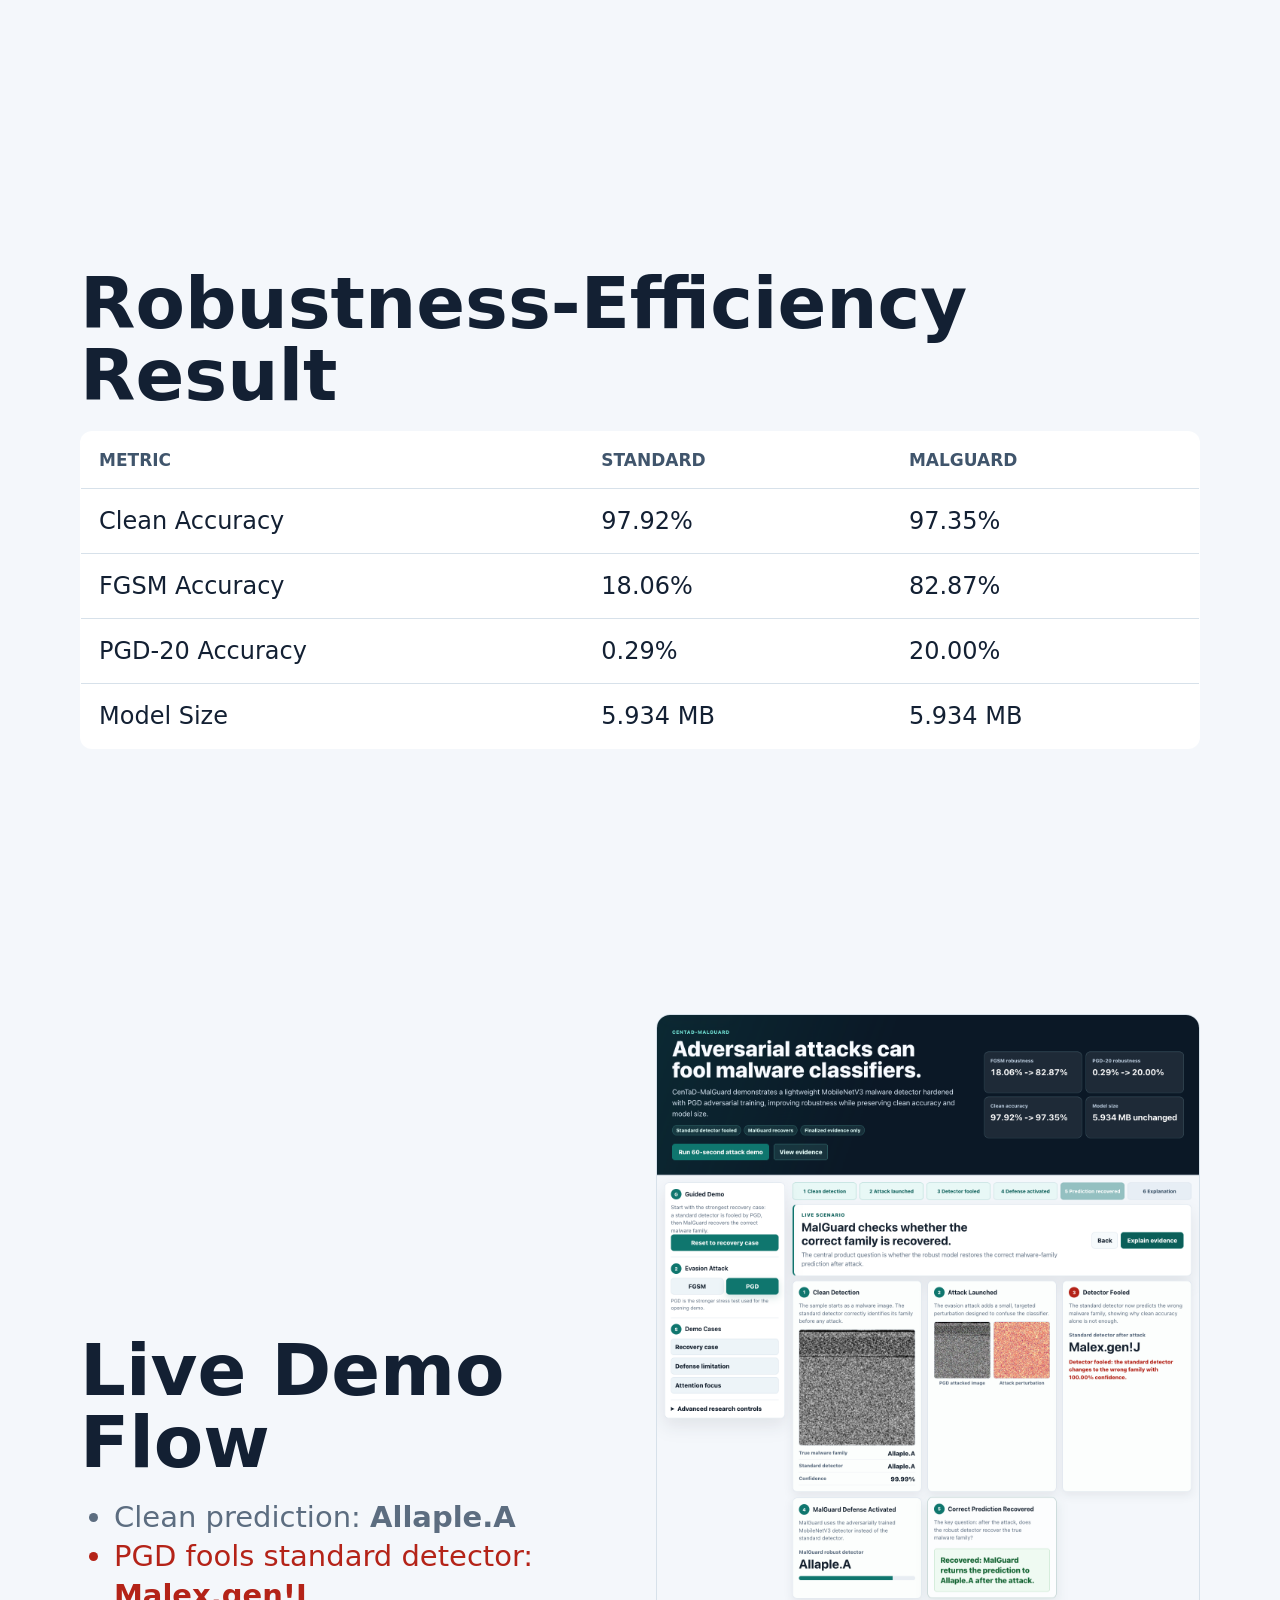
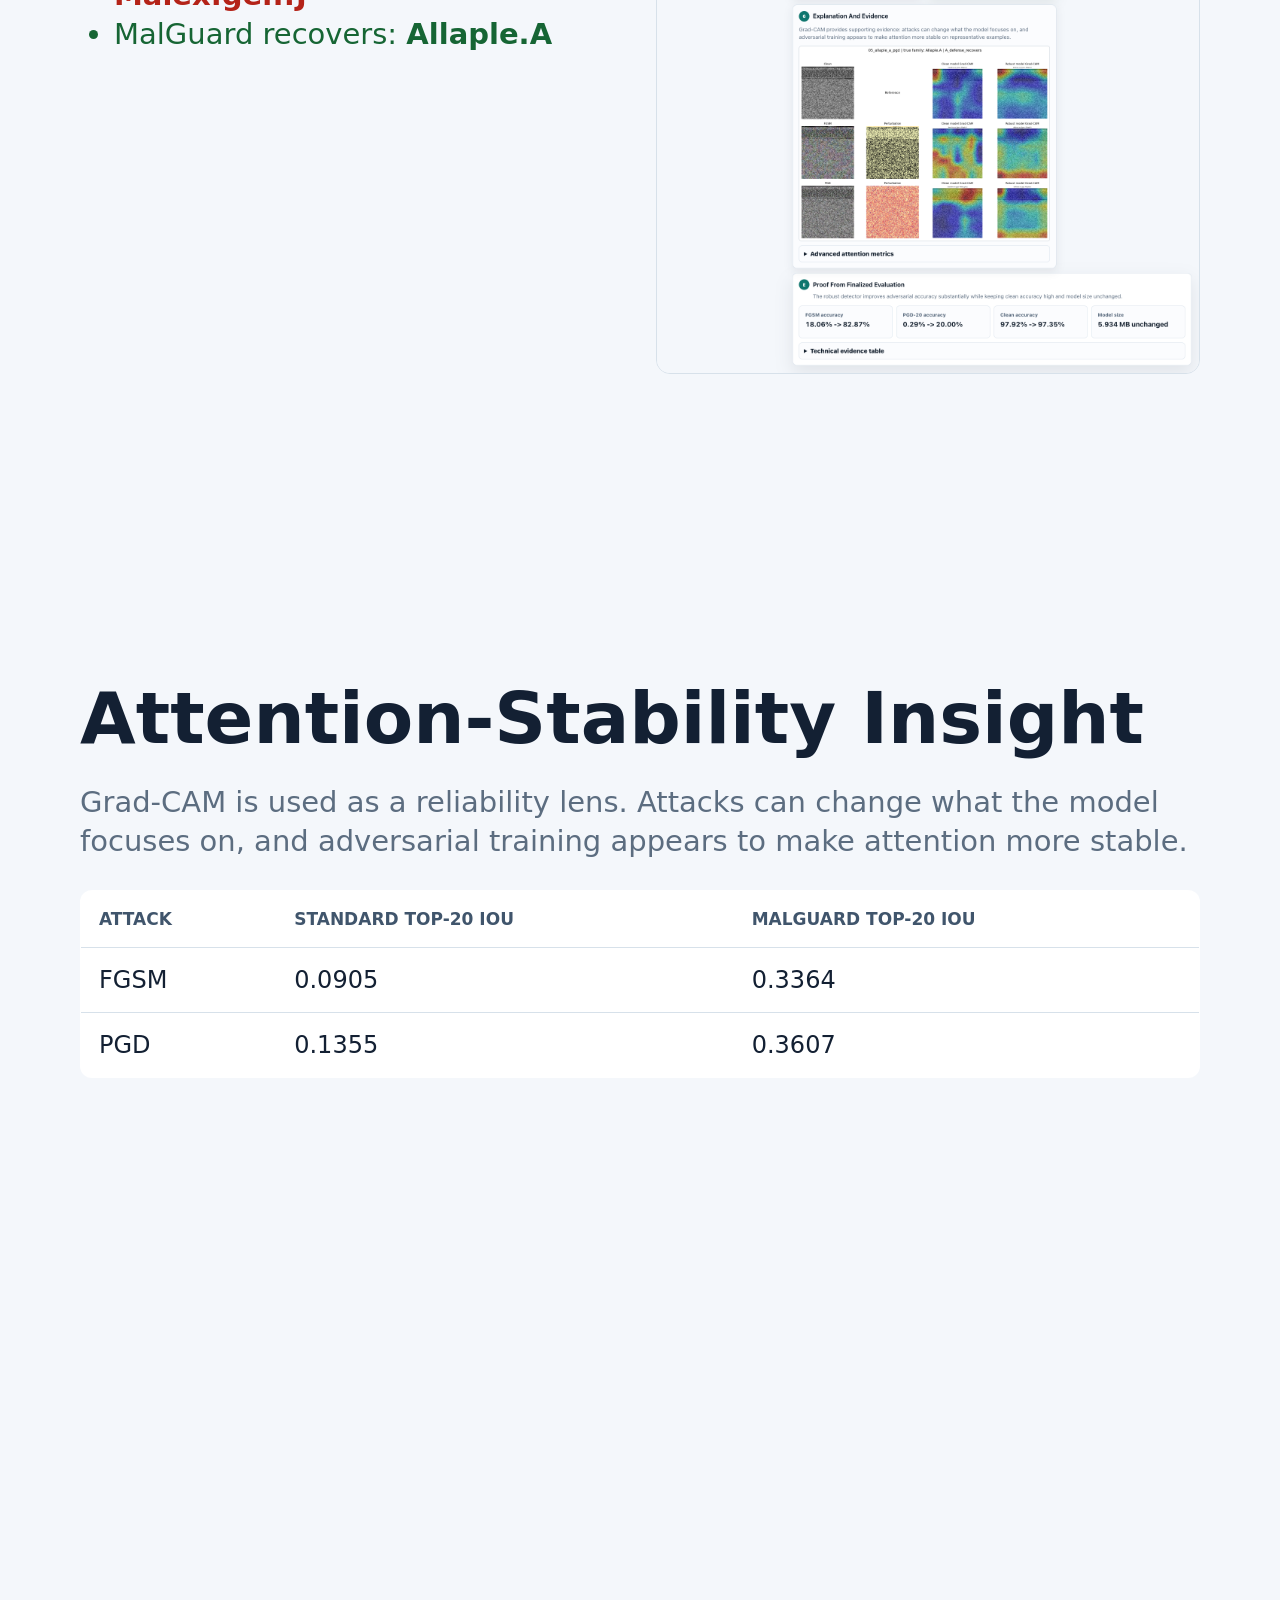
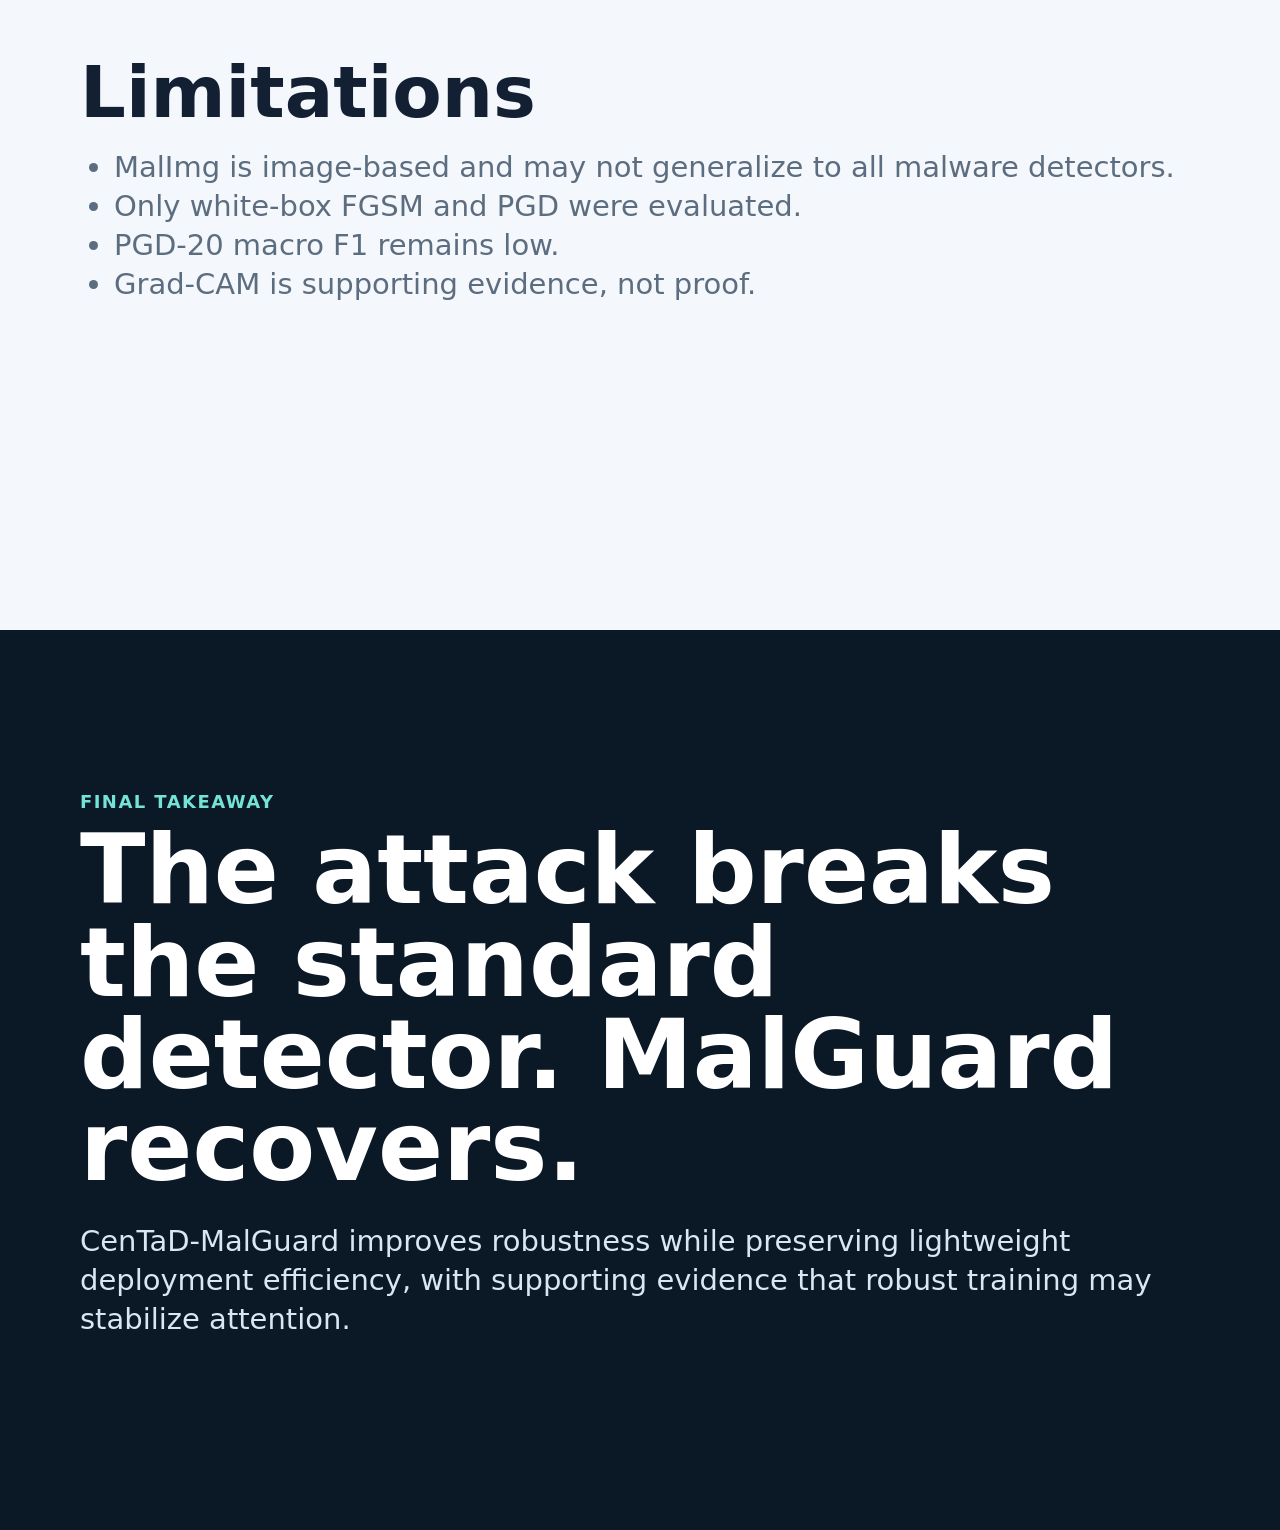
==== commit 5afcd0bc: "Reposition MalGuard around attention stability" ====
--- a/presentations/final_slide_deck.html
+++ b/presentations/final_slide_deck.html
@@ -158,13 +158,13 @@
       <div class="content two">
         <div>
           <div class="eyebrow">CenTaD-MalGuard</div>
-          <h1>Adversarial attacks can fool malware classifiers.</h1>
-          <p>Lightweight adversarially robust malware image classification.</p>
+          <h1>Malware detectors should prove they still work after attack.</h1>
+          <p>Lightweight malware reliability for adversarial robustness and attention stability.</p>
         </div>
         <div class="metric-grid">
           <div class="metric"><span>FGSM accuracy</span><strong>18.06% -> 82.87%</strong></div>
           <div class="metric"><span>PGD-20 accuracy</span><strong>0.29% -> 20.00%</strong></div>
-          <div class="metric"><span>Clean accuracy</span><strong>97.92% -> 97.35%</strong></div>
+          <div class="metric"><span>PGD attention IoU</span><strong>0.1355 -> 0.3607</strong></div>
           <div class="metric"><span>Model size</span><strong>5.934 MB unchanged</strong></div>
         </div>
       </div>
@@ -237,10 +237,10 @@
       <div class="content">
         <h2>MalGuard Solution</h2>
         <ul>
-          <li>PGD adversarial training</li>
-          <li>Same MobileNetV3 architecture</li>
-          <li>Same parameter count</li>
-          <li>Same 5.934 MB model size</li>
+          <li>Expose hidden detector failure under attack</li>
+          <li>Recover with PGD-adversarially-trained MobileNetV3</li>
+          <li>Keep the same 5.934 MB model size</li>
+          <li>Audit attention stability with Grad-CAM</li>
         </ul>
       </div>
     </section>
@@ -274,8 +274,8 @@
 
     <section class="slide">
       <div class="content">
-        <h2>Grad-CAM Explanation</h2>
-        <p>Attacks can change what the model focuses on. Adversarial training appears to make attention more stable.</p>
+        <h2>Attention-Stability Insight</h2>
+        <p>Grad-CAM is used as a reliability lens. Attacks can change what the model focuses on, and adversarial training appears to make attention more stable.</p>
         <table>
           <tr><th>Attack</th><th>Standard Top-20 IoU</th><th>MalGuard Top-20 IoU</th></tr>
           <tr><td>FGSM</td><td>0.0905</td><td>0.3364</td></tr>
@@ -300,7 +300,7 @@
       <div class="content">
         <div class="eyebrow">Final Takeaway</div>
         <h1>The attack breaks the standard detector. MalGuard recovers.</h1>
-        <p>CenTaD-MalGuard improves robustness while preserving lightweight deployment efficiency.</p>
+        <p>CenTaD-MalGuard improves robustness while preserving lightweight deployment efficiency, with supporting evidence that robust training may stabilize attention.</p>
       </div>
     </section>
 
